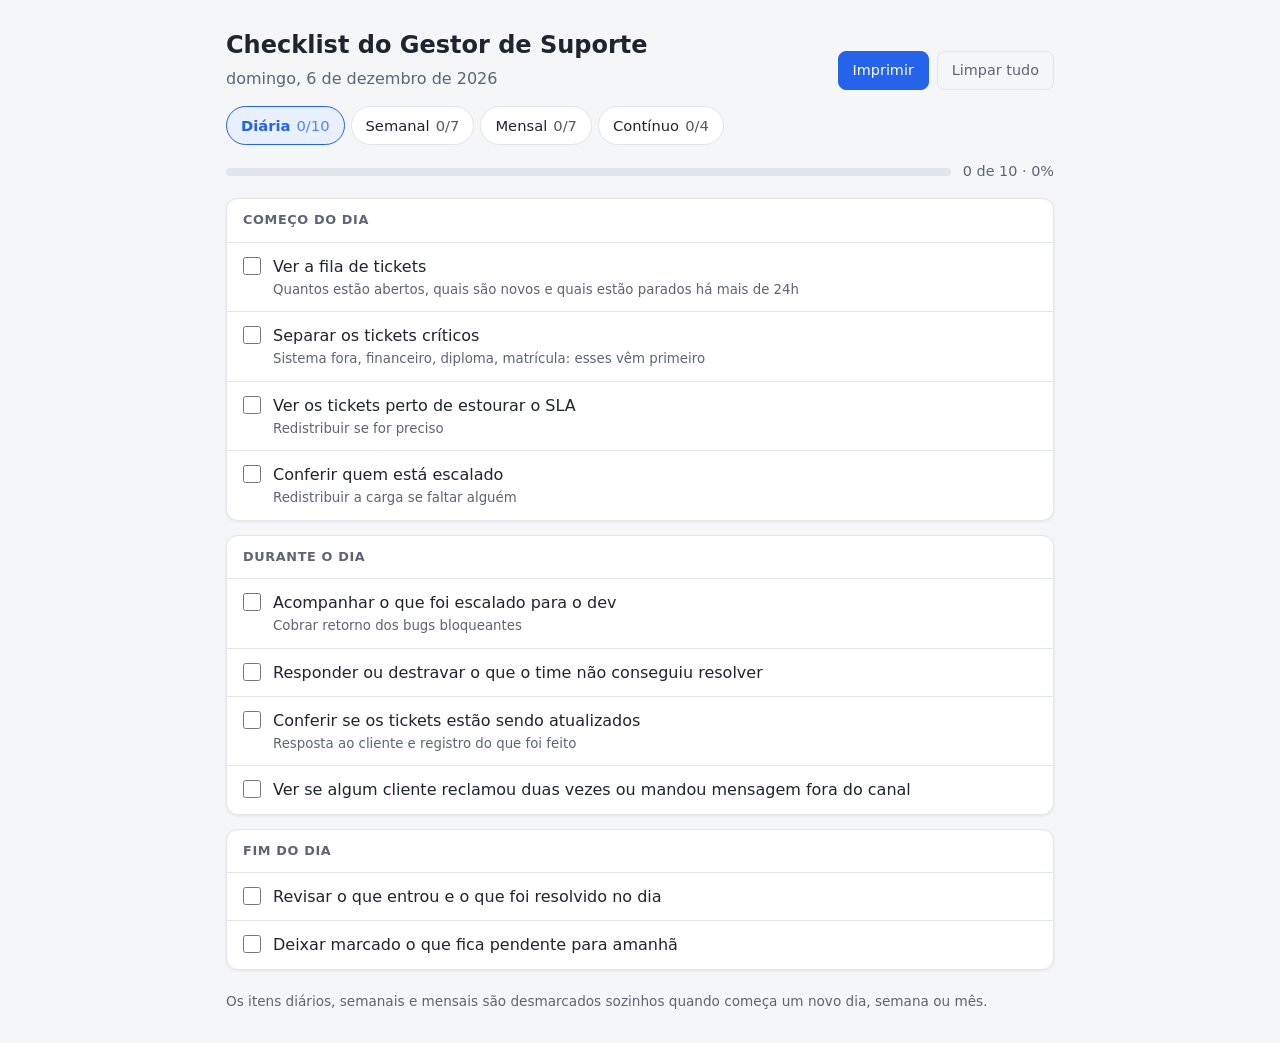
==== index.html @ f1e964a1 "Checklist do gestor de suporte" ====
<!doctype html>
<html lang="pt-BR">
<head>
  <meta charset="utf-8">
  <meta name="viewport" content="width=device-width, initial-scale=1">
  <title>Checklist do Gestor</title>
  <link rel="stylesheet" href="style.css">
</head>
<body>
  <header class="topo">
    <div>
      <h1>Checklist do Gestor de Suporte</h1>
      <p class="subtitulo" id="data-hoje"></p>
    </div>
    <div class="acoes">
      <button type="button" id="btn-imprimir" class="btn">Imprimir</button>
      <button type="button" id="btn-limpar" class="btn btn-secundario">Limpar tudo</button>
    </div>
  </header>

  <nav class="abas" id="abas" role="tablist"></nav>

  <main id="conteudo"></main>

  <footer class="rodape">
    Os itens diários, semanais e mensais são desmarcados sozinhos quando começa um novo dia, semana ou mês.
  </footer>

  <script src="script.js"></script>
</body>
</html>
---- style.css ----
:root {
  --fundo: #f5f6f8;
  --cartao: #ffffff;
  --texto: #1f2430;
  --texto-suave: #5d6475;
  --borda: #e2e5eb;
  --destaque: #2563eb;
  --destaque-suave: #e8effd;
  --ok: #16a34a;
  --sombra: 0 1px 3px rgba(16, 24, 40, 0.08);
}

@media (prefers-color-scheme: dark) {
  :root {
    --fundo: #14161b;
    --cartao: #1d2027;
    --texto: #e7e9ee;
    --texto-suave: #9aa1b2;
    --borda: #2d313b;
    --destaque: #6b9bff;
    --destaque-suave: #22304d;
    --ok: #3ccf74;
    --sombra: none;
  }
}

* { box-sizing: border-box; }

body {
  margin: 0;
  font-family: "Segoe UI", system-ui, -apple-system, sans-serif;
  background: var(--fundo);
  color: var(--texto);
  line-height: 1.45;
}

.topo, .abas, main, .rodape {
  max-width: 860px;
  margin: 0 auto;
  padding-left: 16px;
  padding-right: 16px;
}

.topo {
  display: flex;
  flex-wrap: wrap;
  gap: 12px;
  align-items: flex-end;
  justify-content: space-between;
  padding-top: 28px;
  padding-bottom: 16px;
}

h1 { font-size: 1.5rem; margin: 0; }
.subtitulo { margin: 4px 0 0; color: var(--texto-suave); }

.acoes { display: flex; gap: 8px; }

.btn {
  font: inherit;
  font-size: 0.9rem;
  padding: 8px 14px;
  border-radius: 8px;
  border: 1px solid var(--destaque);
  background: var(--destaque);
  color: #fff;
  cursor: pointer;
}
.btn-secundario { background: transparent; color: var(--texto-suave); border-color: var(--borda); }
.btn:hover { filter: brightness(1.08); }

.abas {
  display: flex;
  gap: 6px;
  overflow-x: auto;
  padding-bottom: 12px;
}

.aba {
  font: inherit;
  font-size: 0.92rem;
  white-space: nowrap;
  padding: 8px 14px;
  border-radius: 999px;
  border: 1px solid var(--borda);
  background: var(--cartao);
  color: var(--texto);
  cursor: pointer;
}
.aba[aria-selected="true"] {
  background: var(--destaque-suave);
  border-color: var(--destaque);
  color: var(--destaque);
  font-weight: 600;
}
.aba .contador { margin-left: 6px; opacity: 0.75; font-weight: 400; }

.painel-topo {
  display: flex;
  align-items: center;
  gap: 12px;
  margin: 4px 0 16px;
}
.barra {
  flex: 1;
  height: 8px;
  background: var(--borda);
  border-radius: 999px;
  overflow: hidden;
}
.barra-preenchida {
  height: 100%;
  background: var(--ok);
  transition: width 0.25s ease;
}
.percentual { font-size: 0.9rem; color: var(--texto-suave); min-width: 90px; text-align: right; }

.grupo {
  background: var(--cartao);
  border: 1px solid var(--borda);
  border-radius: 12px;
  box-shadow: var(--sombra);
  margin-bottom: 14px;
  overflow: hidden;
}
.grupo h2 {
  font-size: 0.8rem;
  text-transform: uppercase;
  letter-spacing: 0.05em;
  color: var(--texto-suave);
  margin: 0;
  padding: 12px 16px;
  border-bottom: 1px solid var(--borda);
}
.grupo ul { list-style: none; margin: 0; padding: 0; }
.grupo li + li { border-top: 1px solid var(--borda); }

.item {
  display: flex;
  gap: 12px;
  align-items: flex-start;
  padding: 12px 16px;
  cursor: pointer;
}
.item input {
  width: 18px;
  height: 18px;
  margin: 2px 0 0;
  flex-shrink: 0;
  accent-color: var(--ok);
  cursor: pointer;
}
.item.feito .texto { color: var(--texto-suave); text-decoration: line-through; }
.texto small { display: block; color: var(--texto-suave); margin-top: 2px; }
.item.feito .texto small { text-decoration: none; }

.rodape {
  color: var(--texto-suave);
  font-size: 0.85rem;
  padding-top: 8px;
  padding-bottom: 32px;
}

@media print {
  body { background: #fff; color: #000; }
  .acoes, .abas, .rodape { display: none; }
  .grupo { box-shadow: none; break-inside: avoid; }
  .painel { display: block !important; }
  .painel-titulo { display: block !important; }
}

.painel-titulo { display: none; font-size: 1.1rem; margin: 18px 0 8px; }
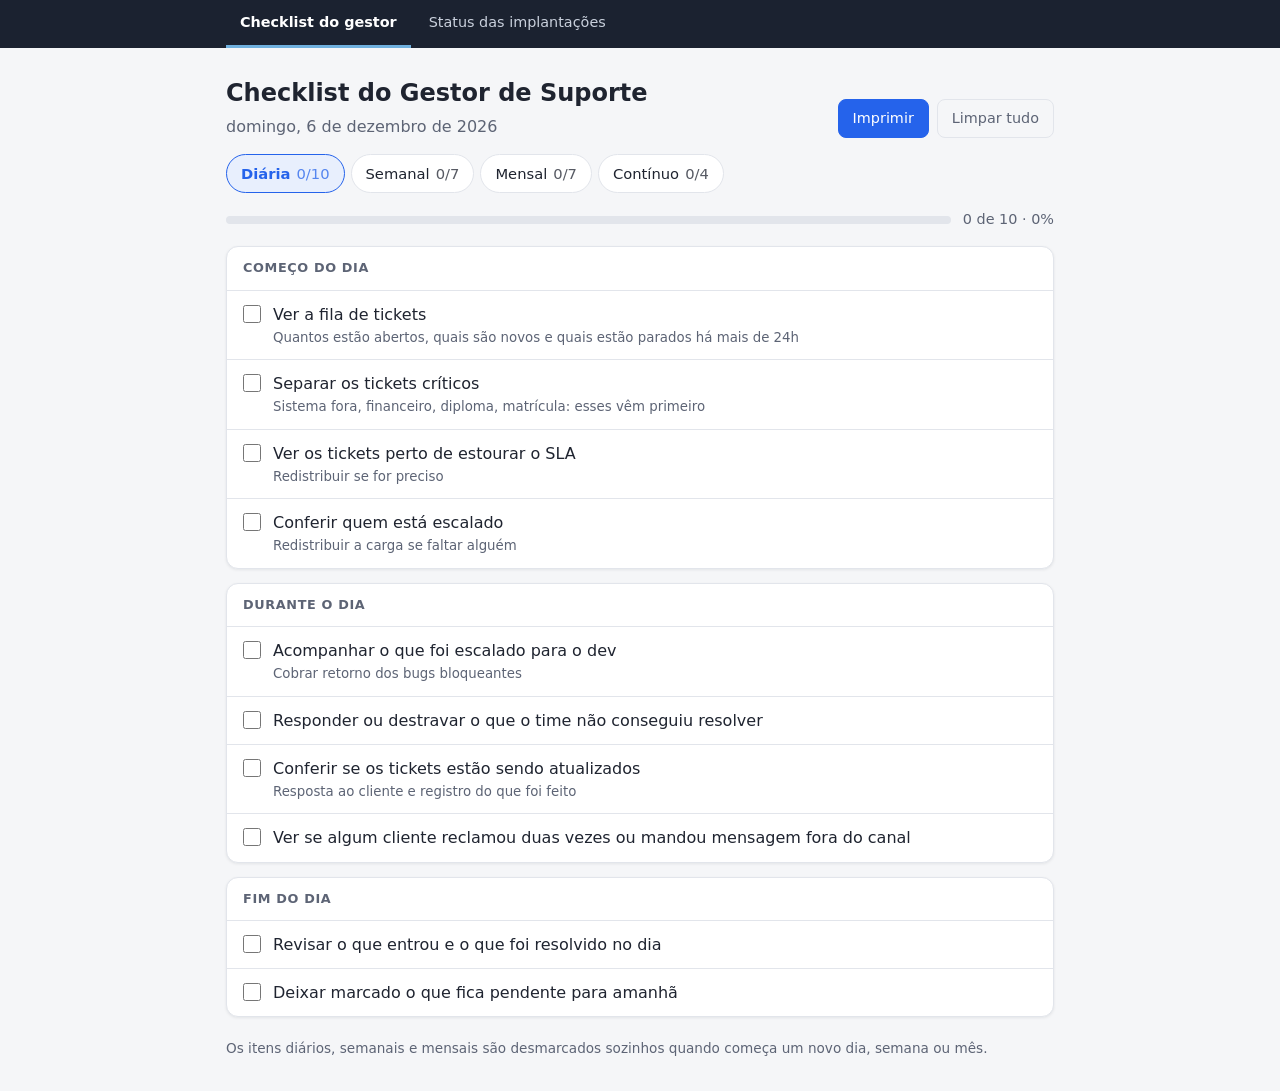
==== commit b55215af: "Adiciona barra de navegação entre o checklist e o status das implantações" ====
--- a/index.html
+++ b/index.html
@@ -26,6 +26,7 @@
     Os itens diários, semanais e mensais são desmarcados sozinhos quando começa um novo dia, semana ou mês.
   </footer>
 
+  <script src="nav.js"></script>
   <script src="script.js"></script>
 </body>
 </html>
--- a/style.css
+++ b/style.css
@@ -8,6 +8,7 @@
   --destaque-suave: #e8effd;
   --ok: #16a34a;
   --sombra: 0 1px 3px rgba(16, 24, 40, 0.08);
+  --sn-largura: 860px;
 }
 
 @media (prefers-color-scheme: dark) {
